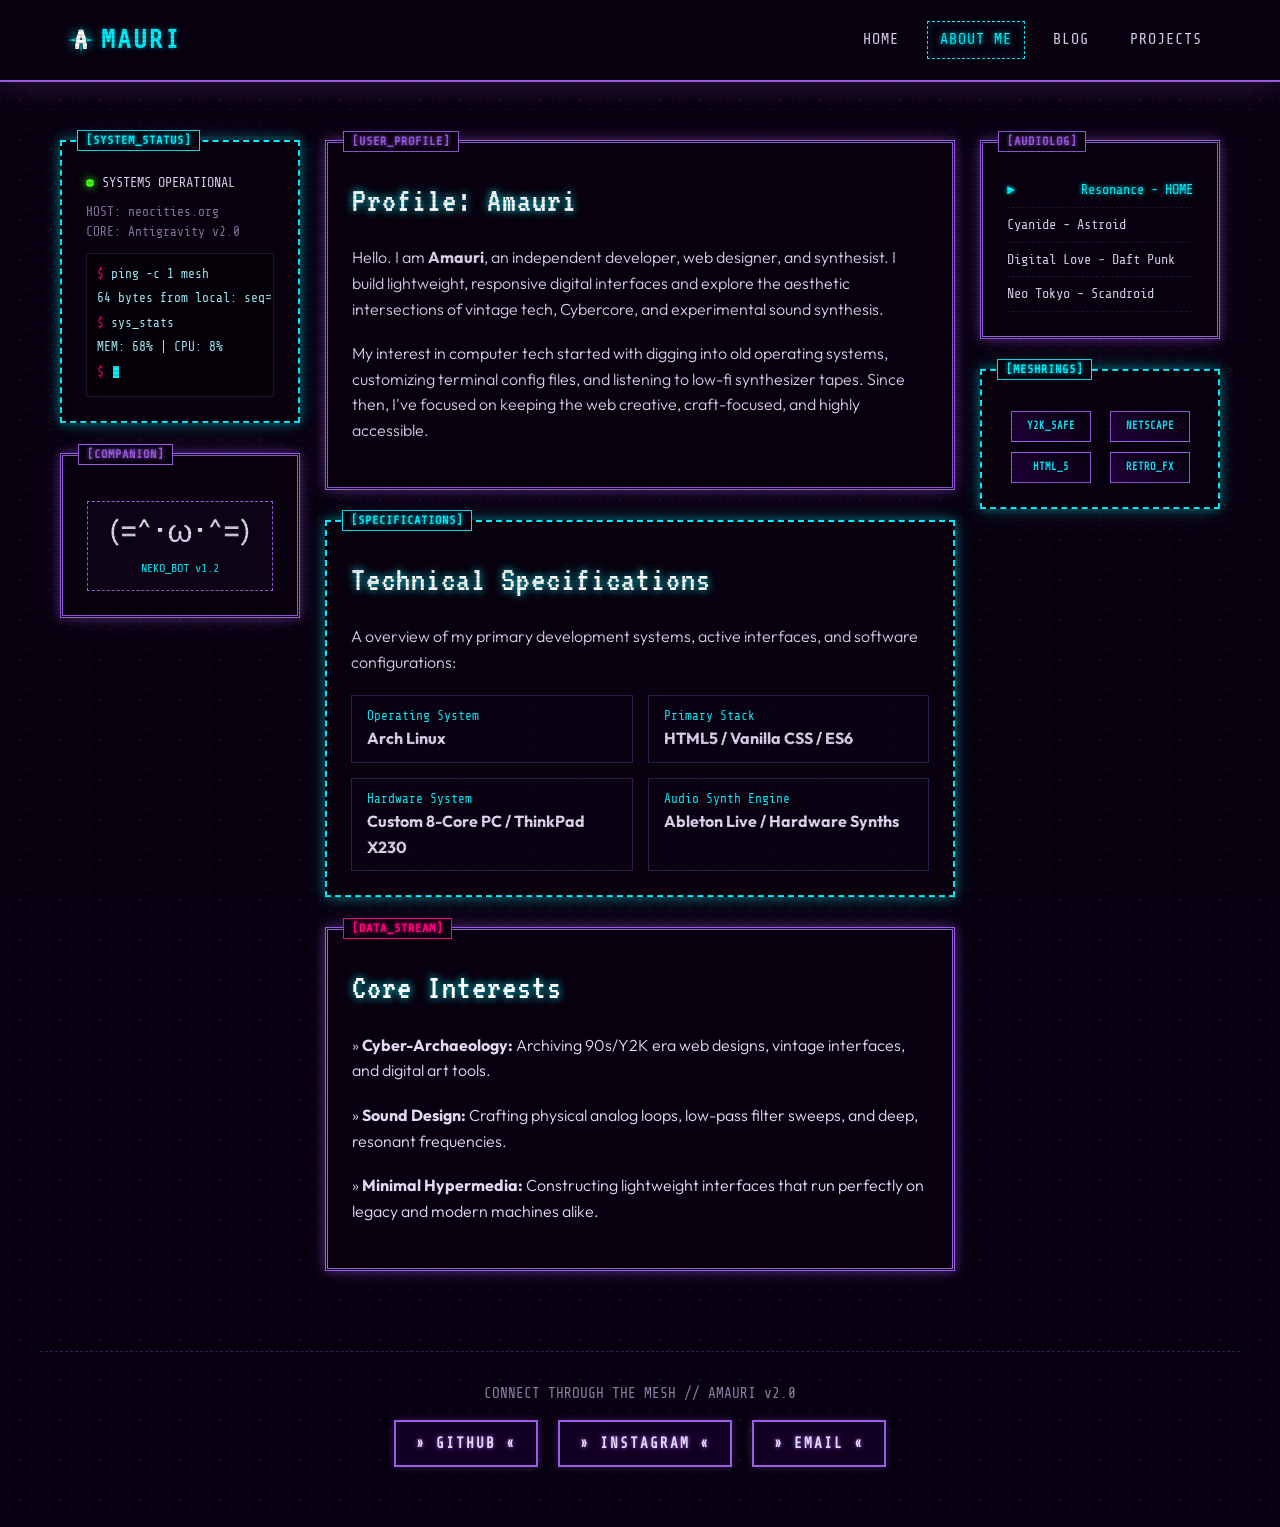
==== about.html @ 76f956ec "adding the main, about me, projects and blog section" ====
<!DOCTYPE html>
<html lang="en">
<head>
    <meta charset="UTF-8">
    <meta name="viewport" content="width=device-width, initial-scale=1.0">
    <meta name="description" content="About Amauri - Antigravity 2.0 Terminal">
    <title>AMAU // ABOUT</title>
    <link rel="stylesheet" href="style.css">
</head>
<body>

    <!-- Fixed Glassmorphism Header -->
    <header id="navbar">
        <div class="header-container">
            <div class="logo">
                <span class="logo-star-container">
                    <svg class="logo-star" viewBox="0 0 24 24">
                        <path d="M 12,2 Q 12,12 22,12 Q 12,12 12,22 Q 12,12 2,12 Q 12,12 12,2" fill="#00f5ff" />
                    </svg>
                    <span class="logo-a">A</span>
                </span>
                <span class="logo-rest">mauri</span>
            </div>
            <nav>
                <a href="index.html">Home</a>
                <a href="about.html" class="active">About Me</a>
                <a href="blog.html">Blog</a>
                <a href="projects.html">Projects</a>
            </nav>
        </div>
    </header>

    <!-- Main Desktop Layout (3-Column Grid) -->
    <div class="main-layout">
        
        <!-- Column 1 (Left Sidebar) -->
        <aside class="left-sidebar">
            <section class="content-box cyan-border-box dashed">
                <span class="box-label">[system_status]</span>
                <div class="status-indicator">
                    <div class="status-dot"></div>
                    <span>SYSTEMS OPERATIONAL</span>
                </div>
                <p style="font-family: var(--font-ui); font-size: 0.8rem; color: var(--text-muted); margin-bottom: 10px;">
                    HOST: neocities.org<br>
                    CORE: Antigravity v2.0
                </p>
                <div class="terminal-box">
                    <div class="terminal-line"><span class="terminal-prompt">ping -c 1 mesh</span></div>
                    <div class="terminal-line">64 bytes from local: seq=0</div>
                    <div class="terminal-line"><span class="terminal-prompt">sys_stats</span></div>
                    <div class="terminal-line">MEM: 68% | CPU: 8%</div>
                    <div class="terminal-line"><span class="terminal-prompt"></span><span class="cursor"></span></div>
                </div>
            </section>

            <section class="content-box purple-border-box">
                <span class="box-label">[companion]</span>
                <div class="pixel-box">
                    <div class="pixel-art-placeholder">(=^･ω･^=)</div>
                    <p style="font-family: var(--font-ui); font-size: 0.75rem; margin: 5px 0 0 0; color: var(--neon-cyan);">NEKO_BOT v1.2</p>
                </div>
            </section>
        </aside>

        <!-- Column 2 (Center Content) -->
        <main class="center-content">
            <section class="content-box purple-border-box">
                <span class="box-label">[user_profile]</span>
                <h2>Profile: Amauri</h2>
                <p>Hello. I am <strong>Amauri</strong>, an independent developer, web designer, and synthesist. I build lightweight, responsive digital interfaces and explore the aesthetic intersections of vintage tech, Cybercore, and experimental sound synthesis.</p>
                <p>My interest in computer tech started with digging into old operating systems, customizing terminal config files, and listening to low-fi synthesizer tapes. Since then, I've focused on keeping the web creative, craft-focused, and highly accessible.</p>
            </section>

            <section class="content-box cyan-border-box dashed">
                <span class="box-label">[specifications]</span>
                <h2>Technical Specifications</h2>
                <p>A overview of my primary development systems, active interfaces, and software configurations:</p>
                <div class="spec-list">
                    <div class="spec-item">
                        <span class="spec-label">Operating System</span>
                        <span class="spec-val">Arch Linux</span>
                    </div>
                    <div class="spec-item">
                        <span class="spec-label">Primary Stack</span>
                        <span class="spec-val">HTML5 / Vanilla CSS / ES6</span>
                    </div>
                    <div class="spec-item">
                        <span class="spec-label">Hardware System</span>
                        <span class="spec-val">Custom 8-Core PC / ThinkPad X230</span>
                    </div>
                    <div class="spec-item">
                        <span class="spec-label">Audio Synth Engine</span>
                        <span class="spec-val">Ableton Live / Hardware Synths</span>
                    </div>
                </div>
            </section>

            <section class="content-box pink-border-box">
                <span class="box-label">[data_stream]</span>
                <h2>Core Interests</h2>
                <p>» <strong>Cyber-Archaeology:</strong> Archiving 90s/Y2K era web designs, vintage interfaces, and digital art tools.</p>
                <p>» <strong>Sound Design:</strong> Crafting physical analog loops, low-pass filter sweeps, and deep, resonant frequencies.</p>
                <p>» <strong>Minimal Hypermedia:</strong> Constructing lightweight interfaces that run perfectly on legacy and modern machines alike.</p>
            </section>
        </main>

        <!-- Column 3 (Right Sidebar) -->
        <aside class="right-sidebar">
            <section class="content-box purple-border-box">
                <span class="box-label">[audiolog]</span>
                <div class="playlist-widget">
                    <div class="song-item playing">Resonance - HOME</div>
                    <div class="song-item">Cyanide - Astroid</div>
                    <div class="song-item">Digital Love - Daft Punk</div>
                    <div class="song-item">Neo Tokyo - Scandroid</div>
                </div>
            </section>

            <section class="content-box cyan-border-box dashed">
                <span class="box-label">[meshrings]</span>
                <div class="badge-grid">
                    <div class="badge-placeholder">Y2K_SAFE</div>
                    <div class="badge-placeholder">NETSCAPE</div>
                    <div class="badge-placeholder">HTML_5</div>
                    <div class="badge-placeholder">RETRO_FX</div>
                </div>
            </section>
        </aside>

    </div>

    <!-- Animated Retro Footer -->
    <footer>
        <div class="footer-text">CONNECT THROUGH THE MESH // AMAURI v2.0</div>
        <div class="footer-buttons">
            <a href="https://github.com" target="_blank" class="retro-footer-button">» GitHub «</a>
            <a href="https://instagram.com" target="_blank" class="retro-footer-button">» Instagram «</a>
            <a href="mailto:your-email@domain.com" class="retro-footer-button">» Email «</a>
        </div>
    </footer>

    <!-- Header Scroll Logic -->
    <script>
        let lastScrollTop = 0;
        const navbar = document.getElementById("navbar");
        
        window.addEventListener("scroll", () => {
            let scrollTop = window.pageYOffset || document.documentElement.scrollTop;
            if (scrollTop > lastScrollTop && scrollTop > 100) {
                // Scrolling down -> hide header
                navbar.classList.add("header-hidden");
            } else {
                // Scrolling up -> show header
                navbar.classList.remove("header-hidden");
            }
            lastScrollTop = scrollTop <= 0 ? 0 : scrollTop;
        });
    </script>
</body>
</html>
---- style.css ----
@import url('https://fonts.googleapis.com/css2?family=Share+Tech+Mono&family=VT323&family=Outfit:wght@300;400;600;700&display=swap');

/* Design Tokens & Custom Variables */
:root {
    --bg-base: #080010;
    --dark-purple: #120024;
    --primary-glow: #9b5de5;
    --neon-cyan: #00f5ff;
    --neon-pink: #ff007f;
    --text-main: #e2d9f3;
    --text-muted: #8d7ca2;
    --font-ui: 'Share Tech Mono', monospace;
    --font-heading: 'VT323', monospace;
    --font-body: 'Outfit', sans-serif;
    --glow-shadow-purple: 0 0 10px rgba(155, 93, 229, 0.4), 0 0 20px rgba(155, 93, 229, 0.2);
    --glow-shadow-cyan: 0 0 10px rgba(0, 245, 255, 0.4), 0 0 20px rgba(0, 245, 255, 0.2);
}

/* Custom Scrollbar */
::-webkit-scrollbar {
    width: 8px;
    height: 8px;
}

::-webkit-scrollbar-track {
    background: var(--bg-base);
}

::-webkit-scrollbar-thumb {
    background: var(--dark-purple);
    border: 2px solid var(--primary-glow);
    border-radius: 4px;
    box-shadow: 0 0 5px var(--primary-glow);
}

::-webkit-scrollbar-thumb:hover {
    border-color: var(--neon-cyan);
    box-shadow: 0 0 8px var(--neon-cyan);
}

/* Selection State */
::selection {
    background: var(--primary-glow);
    color: #fff;
    text-shadow: 0 0 5px #fff;
}

/* Global Reset & Base Setup */
* {
    box-sizing: border-box;
    margin: 0;
    padding: 0;
}

body {
    background-color: var(--bg-base);
    /* Intersecting micro-dot matrix pattern */
    background-image: 
        radial-gradient(rgba(0, 245, 255, 0.08) 1.5px, transparent 1.5px),
        radial-gradient(rgba(155, 93, 229, 0.12) 1.5px, transparent 1.5px);
    background-size: 20px 20px;
    background-position: 0 0, 10px 10px;
    color: var(--text-main);
    font-family: var(--font-body);
    font-size: 16px;
    line-height: 1.6;
    padding-top: 110px; /* Space for the large fixed header */
    overflow-x: hidden;
}

/* Scanline Effect Overlay */
body::after {
    content: " ";
    display: block;
    position: fixed;
    top: 0;
    left: 0;
    bottom: 0;
    right: 0;
    background: linear-gradient(rgba(18, 16, 16, 0) 50%, rgba(0, 0, 0, 0.25) 50%), linear-gradient(90deg, rgba(255, 0, 0, 0.06), rgba(0, 255, 0, 0.02), rgba(0, 0, 255, 0.06));
    z-index: 99999;
    background-size: 100% 4px, 6px 100%;
    pointer-events: none;
    opacity: 0.45;
}

/* Typography & Headings */
h1, h2, h3, h4, h5, h6 {
    font-family: var(--font-heading);
    letter-spacing: 1px;
    font-weight: normal;
    color: #fff;
    margin-bottom: 1rem;
}

h1 { font-size: 3rem; text-shadow: 0 0 10px var(--primary-glow); }
h2 { font-size: 2.2rem; text-shadow: 0 0 8px var(--neon-cyan); }
h3 { font-size: 1.8rem; text-shadow: 0 0 6px var(--primary-glow); }
p { margin-bottom: 1.2rem; font-weight: 300; }

a {
    color: var(--neon-cyan);
    text-decoration: none;
    transition: all 0.2s ease;
}

a:hover {
    color: var(--primary-glow);
    text-shadow: 0 0 5px var(--primary-glow);
}

/* Fixed Glassmorphism Header */
header {
    position: fixed;
    top: 0;
    left: 0;
    width: 100%;
    background: rgba(8, 0, 16, 0.85);
    backdrop-filter: blur(12px);
    -webkit-backdrop-filter: blur(12px);
    border-bottom: 2px solid var(--primary-glow);
    box-shadow: 0 4px 30px rgba(155, 93, 229, 0.25);
    z-index: 1000;
    transition: transform 0.4s cubic-bezier(0.16, 1, 0.3, 1);
}

header.header-hidden {
    transform: translateY(-100%);
}

.header-container {
    max-width: 1200px;
    margin: 0 auto;
    display: flex;
    justify-content: space-between;
    align-items: center;
    padding: 15px 25px;
    min-height: 80px;
}

/* Stylized Logo with Star "A" */
.logo {
    display: flex;
    align-items: center;
    font-family: var(--font-ui);
    font-size: 1.6rem;
    font-weight: bold;
    color: #fff;
    letter-spacing: 2px;
    text-transform: uppercase;
}

.logo-star-container {
    position: relative;
    display: inline-flex;
    align-items: center;
    justify-content: center;
    width: 32px;
    height: 32px;
    margin-right: 2px;
}

.logo-star {
    position: absolute;
    width: 34px;
    height: 34px;
    z-index: 1;
    filter: drop-shadow(0 0 6px var(--neon-cyan));
    animation: star-spin 8s linear infinite;
}

.logo-a {
    position: relative;
    z-index: 2;
    color: #fff;
    font-family: var(--font-heading);
    font-size: 2rem;
    line-height: 1;
    margin-top: -2px;
    text-shadow: 0 0 4px #000;
}

.logo-rest {
    color: var(--neon-cyan);
    text-shadow: 0 0 5px rgba(0, 245, 255, 0.5);
    margin-left: 2px;
}

@keyframes star-spin {
    0% { transform: rotate(0deg) scale(1); }
    50% { transform: rotate(180deg) scale(1.1); }
    100% { transform: rotate(360deg) scale(1); }
}

/* Navigation Menu */
nav {
    display: flex;
    gap: 15px;
}

nav a {
    font-family: var(--font-ui);
    font-size: 0.95rem;
    color: var(--text-main);
    text-transform: uppercase;
    letter-spacing: 1px;
    padding: 6px 12px;
    border: 1px solid transparent;
    position: relative;
}

nav a.active {
    color: var(--neon-cyan);
    border: 1px dashed var(--neon-cyan);
    box-shadow: inset 0 0 8px rgba(0, 245, 255, 0.15);
    text-shadow: 0 0 5px var(--neon-cyan);
}

nav a:hover {
    color: var(--neon-cyan);
    border: 1px dashed var(--neon-cyan);
    text-shadow: 0 0 8px var(--neon-cyan);
}

/* 3-Column Grid Layout */
.main-layout {
    display: grid;
    grid-template-columns: 240px 1fr 240px;
    gap: 25px;
    max-width: 1200px;
    margin: 30px auto;
    padding: 0 20px;
}

/* Content Boxes (Retro Outlines & Absolute Labels) */
.content-box {
    position: relative;
    background: rgba(8, 0, 16, 0.8);
    border: 3px double var(--primary-glow);
    box-shadow: var(--glow-shadow-purple);
    padding: 30px 24px 24px 24px;
    margin-bottom: 30px;
}

.content-box.dashed {
    border: 2px dashed var(--neon-cyan);
    box-shadow: var(--glow-shadow-cyan);
}

.content-box.pink-border {
    border: 2px dashed var(--neon-pink);
    box-shadow: 0 0 10px rgba(255, 0, 127, 0.4);
}

.box-label {
    position: absolute;
    top: -12px;
    left: 15px;
    background: var(--bg-base);
    padding: 0 8px;
    font-family: var(--font-ui);
    font-size: 0.75rem;
    font-weight: bold;
    letter-spacing: 1px;
    text-transform: uppercase;
}

.purple-border-box .box-label {
    color: var(--primary-glow);
    border: 1px solid var(--primary-glow);
    text-shadow: 0 0 4px var(--primary-glow);
}

.cyan-border-box .box-label {
    color: var(--neon-cyan);
    border: 1px solid var(--neon-cyan);
    text-shadow: 0 0 4px var(--neon-cyan);
}

.pink-border-box .box-label {
    color: var(--neon-pink);
    border: 1px solid var(--neon-pink);
    text-shadow: 0 0 4px var(--neon-pink);
}

/* Left & Right Sidebars */
aside {
    display: flex;
    flex-direction: column;
}

/* Sidebar Widgets */
.status-indicator {
    display: flex;
    align-items: center;
    gap: 8px;
    font-family: var(--font-ui);
    font-size: 0.85rem;
    margin-bottom: 8px;
}

.status-dot {
    width: 8px;
    height: 8px;
    background-color: #39ff14;
    border-radius: 50%;
    box-shadow: 0 0 8px #39ff14;
    animation: pulse-green 2s infinite;
}

@keyframes pulse-green {
    0% { transform: scale(1); box-shadow: 0 0 4px #39ff14; }
    50% { transform: scale(1.2); box-shadow: 0 0 12px #39ff14; }
    100% { transform: scale(1); box-shadow: 0 0 4px #39ff14; }
}

.terminal-box {
    background: #040008;
    border: 1px solid #221235;
    padding: 10px;
    font-family: var(--font-ui);
    font-size: 0.8rem;
    color: #a5f3fc;
    margin-top: 10px;
    overflow-x: auto;
}

.terminal-line {
    margin-bottom: 4px;
    white-space: nowrap;
}

.terminal-prompt::before {
    content: "$ ";
    color: var(--neon-pink);
}

.cursor {
    display: inline-block;
    width: 6px;
    height: 12px;
    background: var(--neon-cyan);
    animation: blink 1s step-end infinite;
    vertical-align: middle;
    margin-left: 2px;
}

@keyframes blink {
    50% { opacity: 0; }
}

/* Pixel Art & Cat Anim Box */
.pixel-box {
    border: 1px dashed var(--primary-glow);
    padding: 12px;
    text-align: center;
    background: #0d0417;
    margin-top: 15px;
}

.pixel-art-placeholder {
    font-size: 2rem;
    line-height: 1;
    margin-bottom: 8px;
    animation: bounce 2s infinite ease-in-out;
    display: inline-block;
}

@keyframes bounce {
    0%, 100% { transform: translateY(0); }
    50% { transform: translateY(-6px); }
}

/* Playlist / Audio Log Widget */
.playlist-widget {
    font-family: var(--font-ui);
    font-size: 0.85rem;
}

.song-item {
    display: flex;
    justify-content: space-between;
    padding: 6px 0;
    border-bottom: 1px dashed rgba(155, 93, 229, 0.2);
}

.song-item.playing {
    color: var(--neon-cyan);
    text-shadow: 0 0 4px var(--neon-cyan);
}

.song-item.playing::before {
    content: "► ";
}

/* Badge Webrings Box */
.badge-grid {
    display: grid;
    grid-template-columns: repeat(auto-fill, minmax(80px, 1fr));
    gap: 10px;
    justify-items: center;
    margin-top: 10px;
}

.badge-placeholder {
    width: 80px;
    height: 31px;
    background: linear-gradient(45deg, #1f003a, #080010);
    border: 1px solid var(--primary-glow);
    color: var(--neon-cyan);
    font-family: var(--font-ui);
    font-size: 0.65rem;
    font-weight: bold;
    display: flex;
    align-items: center;
    justify-content: center;
    text-align: center;
    text-transform: uppercase;
    transition: all 0.2s ease;
    cursor: pointer;
}

.badge-placeholder:hover {
    border-color: var(--neon-cyan);
    box-shadow: 0 0 8px var(--neon-cyan);
    transform: scale(1.05);
}

/* Main Section Details */
.hero-sec {
    text-align: center;
    padding: 20px 0;
}

.hero-subtitle {
    font-family: var(--font-ui);
    color: var(--neon-cyan);
    font-size: 1.1rem;
    letter-spacing: 2px;
    margin-top: -5px;
    margin-bottom: 20px;
}

/* Project Cards Grid */
.projects-grid {
    display: grid;
    grid-template-columns: 1fr 1fr;
    gap: 20px;
    margin-top: 20px;
}

@media (max-width: 900px) {
    .projects-grid {
        grid-template-columns: 1fr;
    }
}

.project-card {
    background: rgba(18, 0, 36, 0.4);
    border: 1px solid var(--primary-glow);
    padding: 15px;
    transition: all 0.3s ease;
}

.project-card:hover {
    border-color: var(--neon-cyan);
    box-shadow: 0 0 12px rgba(0, 245, 255, 0.3);
    transform: translateY(-2px);
}

.project-title {
    font-family: var(--font-heading);
    font-size: 1.6rem;
    color: #fff;
    margin-bottom: 5px;
}

.project-tags {
    font-family: var(--font-ui);
    font-size: 0.75rem;
    color: var(--neon-cyan);
    margin-bottom: 10px;
    display: flex;
    gap: 8px;
}

.project-tag {
    background: rgba(0, 245, 255, 0.1);
    padding: 2px 6px;
    border: 1px solid rgba(0, 245, 255, 0.2);
}

/* Blog List */
.blog-list {
    display: flex;
    flex-direction: column;
    gap: 20px;
}

.blog-post-item {
    border-bottom: 1px dashed rgba(155, 93, 229, 0.3);
    padding-bottom: 20px;
}

.blog-post-item:last-child {
    border-bottom: none;
    padding-bottom: 0;
}

.blog-meta {
    font-family: var(--font-ui);
    font-size: 0.8rem;
    color: var(--text-muted);
    margin-bottom: 5px;
    display: flex;
    gap: 15px;
}

.blog-title-link {
    font-family: var(--font-heading);
    font-size: 1.8rem;
    color: #fff;
    transition: all 0.2s ease;
}

.blog-title-link:hover {
    color: var(--neon-cyan);
    text-shadow: 0 0 6px var(--neon-cyan);
}

/* Custom styled about sections */
.spec-list {
    display: grid;
    grid-template-columns: repeat(2, 1fr);
    gap: 15px;
    margin-top: 15px;
}

@media (max-width: 600px) {
    .spec-list {
        grid-template-columns: 1fr;
    }
}

.spec-item {
    background: rgba(13, 4, 23, 0.6);
    border: 1px solid rgba(155, 93, 229, 0.3);
    padding: 10px 15px;
}

.spec-label {
    font-family: var(--font-ui);
    font-size: 0.8rem;
    color: var(--neon-cyan);
    display: block;
}

.spec-val {
    font-weight: bold;
    color: var(--text-main);
}

/* Animated Retro Footer */
footer {
    max-width: 1200px;
    margin: 50px auto 40px auto;
    text-align: center;
    border-top: 1px dashed rgba(155, 93, 229, 0.3);
    padding-top: 30px;
    padding-bottom: 20px;
}

.footer-text {
    font-family: var(--font-ui);
    font-size: 0.9rem;
    color: var(--text-muted);
    margin-bottom: 15px;
}

.footer-buttons {
    display: flex;
    justify-content: center;
    gap: 20px;
    flex-wrap: wrap;
}

.retro-footer-button {
    display: inline-flex;
    align-items: center;
    padding: 10px 20px;
    background: #120024;
    border: 2px solid var(--primary-glow);
    color: var(--text-main);
    font-family: var(--font-ui);
    font-size: 0.9rem;
    text-shadow: 0 0 4px var(--primary-glow);
    box-shadow: 0 0 8px rgba(155, 93, 229, 0.3);
    text-decoration: none;
    font-weight: bold;
    text-transform: uppercase;
    letter-spacing: 2px;
    position: relative;
    overflow: hidden;
    transition: all 0.2s ease;
}

.retro-footer-button::before {
    content: '';
    position: absolute;
    top: 0;
    left: -100%;
    width: 100%;
    height: 100%;
    background: linear-gradient(
        90deg,
        transparent,
        rgba(0, 245, 255, 0.4),
        transparent
    );
    transition: 0.5s;
}

.retro-footer-button:hover::before {
    left: 100%;
}

.retro-footer-button:hover {
    color: var(--neon-cyan);
    border-color: var(--neon-cyan);
    text-shadow: 0 0 8px var(--neon-cyan);
    box-shadow: 0 0 15px rgba(0, 245, 255, 0.6);
    animation: retro-jitter 0.15s infinite;
}

@keyframes retro-jitter {
    0% { transform: translate(0, 0); }
    20% { transform: translate(-1px, 1.5px); }
    40% { transform: translate(1.5px, -0.5px); }
    60% { transform: translate(-0.5px, -1px); }
    80% { transform: translate(1.2px, 1.2px); }
    100% { transform: translate(0, 0); }
}

/* Responsive Rules for Mobile/Tablet (< 768px) */
@media (max-width: 768px) {
    body {
        padding-top: 130px; /* More space for wrapped mobile header */
    }

    .header-container {
        flex-direction: column;
        padding: 15px;
        gap: 15px;
    }

    nav {
        flex-wrap: wrap;
        justify-content: center;
        gap: 8px;
    }

    nav a {
        font-size: 0.85rem;
        padding: 4px 8px;
    }

    .main-layout {
        grid-template-columns: 1fr;
        gap: 20px;
    }

    /* Change columns order so main content goes on top on mobile */
    .left-sidebar {
        order: 2;
    }

    .center-content {
        order: 1;
    }

    .right-sidebar {
        order: 3;
    }

    .retro-footer-button {
        width: 100%;
        max-width: 250px;
        justify-content: center;
    }
}
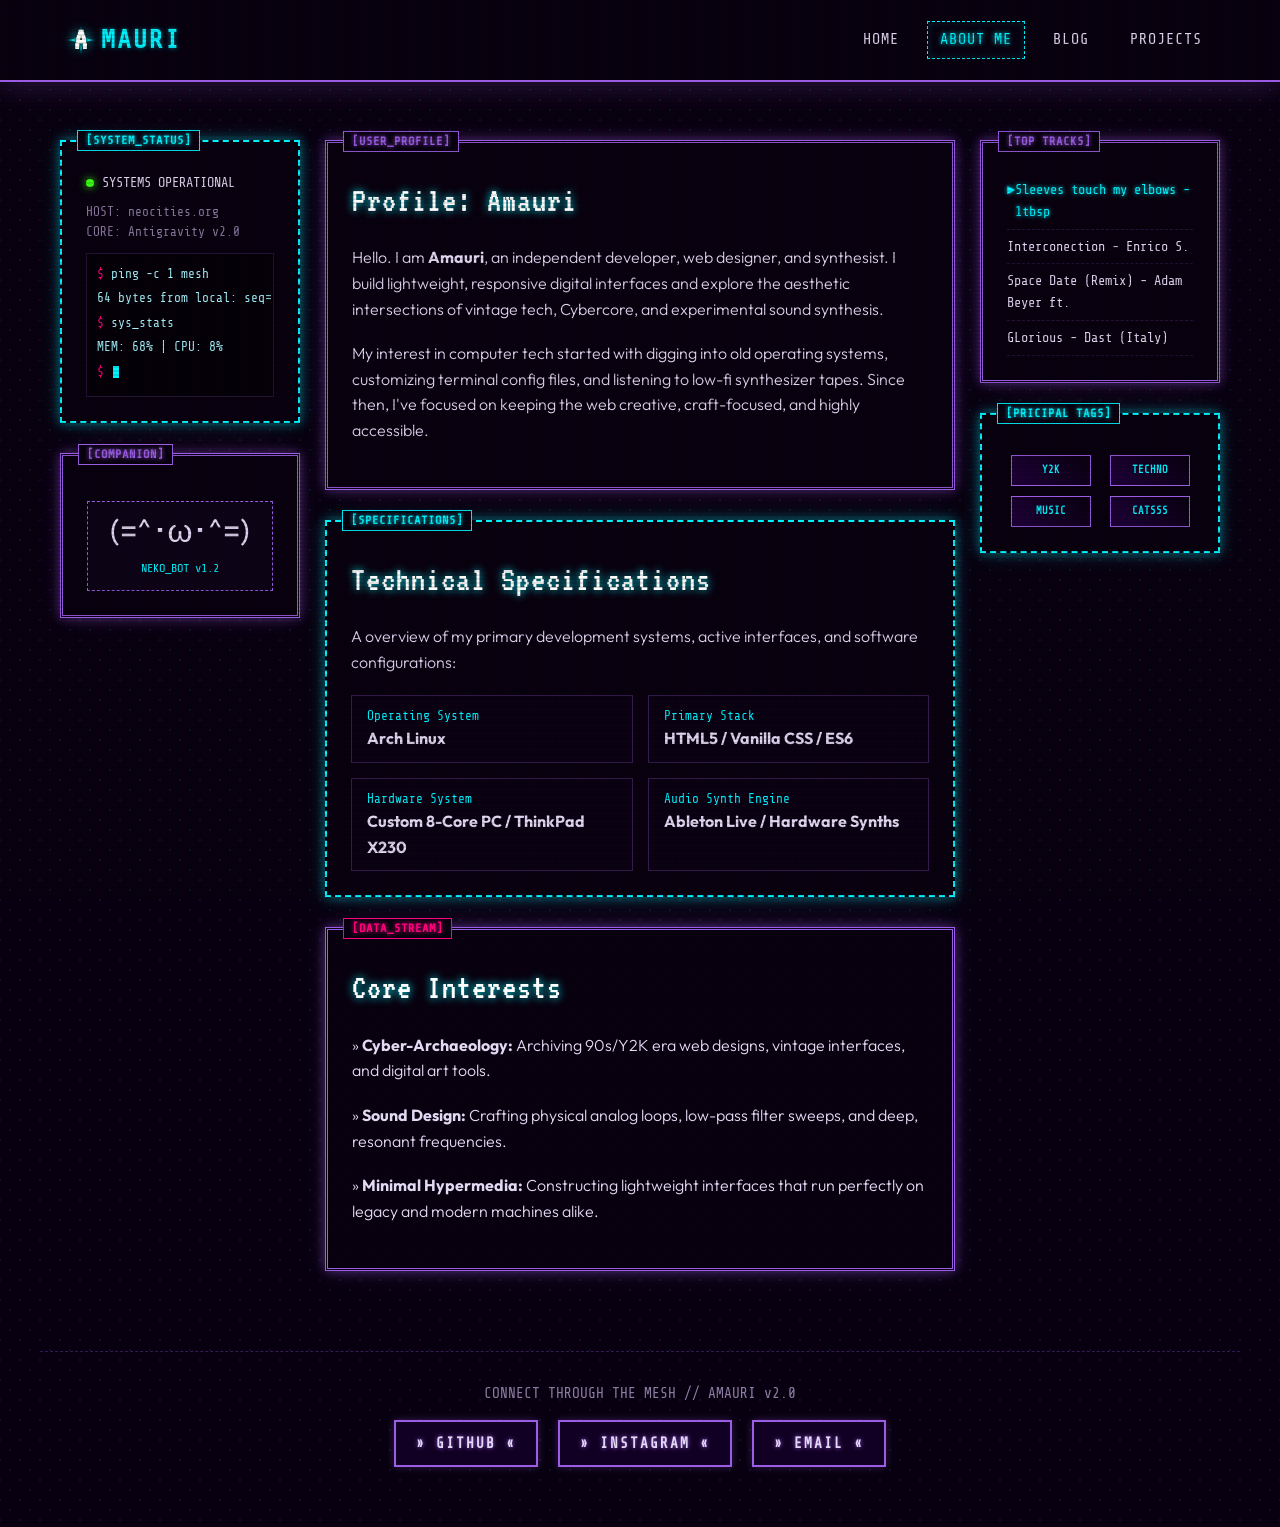
==== commit 6646c9b9: "feat: added custom star favicon" ====
--- a/about.html
+++ b/about.html
@@ -1,12 +1,15 @@
 <!DOCTYPE html>
 <html lang="en">
+
 <head>
     <meta charset="UTF-8">
     <meta name="viewport" content="width=device-width, initial-scale=1.0">
     <meta name="description" content="About Amauri - Antigravity 2.0 Terminal">
     <title>AMAU // ABOUT</title>
     <link rel="stylesheet" href="style.css">
+    <link rel="icon" type="image/png" href="favicon.png">
 </head>
+
 <body>
 
     <!-- Fixed Glassmorphism Header -->
@@ -32,7 +35,7 @@
 
     <!-- Main Desktop Layout (3-Column Grid) -->
     <div class="main-layout">
-        
+
         <!-- Column 1 (Left Sidebar) -->
         <aside class="left-sidebar">
             <section class="content-box cyan-border-box dashed">
@@ -41,7 +44,8 @@
                     <div class="status-dot"></div>
                     <span>SYSTEMS OPERATIONAL</span>
                 </div>
-                <p style="font-family: var(--font-ui); font-size: 0.8rem; color: var(--text-muted); margin-bottom: 10px;">
+                <p
+                    style="font-family: var(--font-ui); font-size: 0.8rem; color: var(--text-muted); margin-bottom: 10px;">
                     HOST: neocities.org<br>
                     CORE: Antigravity v2.0
                 </p>
@@ -58,7 +62,9 @@
                 <span class="box-label">[companion]</span>
                 <div class="pixel-box">
                     <div class="pixel-art-placeholder">(=^･ω･^=)</div>
-                    <p style="font-family: var(--font-ui); font-size: 0.75rem; margin: 5px 0 0 0; color: var(--neon-cyan);">NEKO_BOT v1.2</p>
+                    <p
+                        style="font-family: var(--font-ui); font-size: 0.75rem; margin: 5px 0 0 0; color: var(--neon-cyan);">
+                        NEKO_BOT v1.2</p>
                 </div>
             </section>
         </aside>
@@ -68,8 +74,12 @@
             <section class="content-box purple-border-box">
                 <span class="box-label">[user_profile]</span>
                 <h2>Profile: Amauri</h2>
-                <p>Hello. I am <strong>Amauri</strong>, an independent developer, web designer, and synthesist. I build lightweight, responsive digital interfaces and explore the aesthetic intersections of vintage tech, Cybercore, and experimental sound synthesis.</p>
-                <p>My interest in computer tech started with digging into old operating systems, customizing terminal config files, and listening to low-fi synthesizer tapes. Since then, I've focused on keeping the web creative, craft-focused, and highly accessible.</p>
+                <p>Hello. I am <strong>Amauri</strong>, an independent developer, web designer, and synthesist. I build
+                    lightweight, responsive digital interfaces and explore the aesthetic intersections of vintage tech,
+                    Cybercore, and experimental sound synthesis.</p>
+                <p>My interest in computer tech started with digging into old operating systems, customizing terminal
+                    config files, and listening to low-fi synthesizer tapes. Since then, I've focused on keeping the web
+                    creative, craft-focused, and highly accessible.</p>
             </section>
 
             <section class="content-box cyan-border-box dashed">
@@ -99,31 +109,34 @@
             <section class="content-box pink-border-box">
                 <span class="box-label">[data_stream]</span>
                 <h2>Core Interests</h2>
-                <p>» <strong>Cyber-Archaeology:</strong> Archiving 90s/Y2K era web designs, vintage interfaces, and digital art tools.</p>
-                <p>» <strong>Sound Design:</strong> Crafting physical analog loops, low-pass filter sweeps, and deep, resonant frequencies.</p>
-                <p>» <strong>Minimal Hypermedia:</strong> Constructing lightweight interfaces that run perfectly on legacy and modern machines alike.</p>
+                <p>» <strong>Cyber-Archaeology:</strong> Archiving 90s/Y2K era web designs, vintage interfaces, and
+                    digital art tools.</p>
+                <p>» <strong>Sound Design:</strong> Crafting physical analog loops, low-pass filter sweeps, and deep,
+                    resonant frequencies.</p>
+                <p>» <strong>Minimal Hypermedia:</strong> Constructing lightweight interfaces that run perfectly on
+                    legacy and modern machines alike.</p>
             </section>
         </main>
 
         <!-- Column 3 (Right Sidebar) -->
         <aside class="right-sidebar">
             <section class="content-box purple-border-box">
-                <span class="box-label">[audiolog]</span>
+                <span class="box-label">[Top tracks]</span>
                 <div class="playlist-widget">
-                    <div class="song-item playing">Resonance - HOME</div>
-                    <div class="song-item">Cyanide - Astroid</div>
-                    <div class="song-item">Digital Love - Daft Punk</div>
-                    <div class="song-item">Neo Tokyo - Scandroid</div>
+                    <div class="song-item playing"> Sleeves touch my elbows - 1tbsp</div>
+                    <div class="song-item">Interconection - Enrico S.</div>
+                    <div class="song-item">Space Date (Remix) - Adam Beyer ft.</div>
+                    <div class="song-item">GLorious - Dast (Italy)</div>
                 </div>
             </section>
 
             <section class="content-box cyan-border-box dashed">
-                <span class="box-label">[meshrings]</span>
+                <span class="box-label">[Pricipal Tags]</span>
                 <div class="badge-grid">
-                    <div class="badge-placeholder">Y2K_SAFE</div>
-                    <div class="badge-placeholder">NETSCAPE</div>
-                    <div class="badge-placeholder">HTML_5</div>
-                    <div class="badge-placeholder">RETRO_FX</div>
+                    <div class="badge-placeholder">Y2K</div>
+                    <div class="badge-placeholder">TECHNO</div>
+                    <div class="badge-placeholder">MUSIC</div>
+                    <div class="badge-placeholder">CATSSS</div>
                 </div>
             </section>
         </aside>
@@ -134,9 +147,9 @@
     <footer>
         <div class="footer-text">CONNECT THROUGH THE MESH // AMAURI v2.0</div>
         <div class="footer-buttons">
-            <a href="https://github.com" target="_blank" class="retro-footer-button">» GitHub «</a>
-            <a href="https://instagram.com" target="_blank" class="retro-footer-button">» Instagram «</a>
-            <a href="mailto:your-email@domain.com" class="retro-footer-button">» Email «</a>
+            <a href="https://github.com/amaauuuri" target="_blank" class="retro-footer-button">» GitHub «</a>
+            <a href="https://www.instagram.com/amaauuuri/" target="_blank" class="retro-footer-button">» Instagram «</a>
+            <a href="mailto:amaauuuri@gmail.com" class="retro-footer-button">» Email «</a>
         </div>
     </footer>
 
@@ -144,7 +157,7 @@
     <script>
         let lastScrollTop = 0;
         const navbar = document.getElementById("navbar");
-        
+
         window.addEventListener("scroll", () => {
             let scrollTop = window.pageYOffset || document.documentElement.scrollTop;
             if (scrollTop > lastScrollTop && scrollTop > 100) {
@@ -158,4 +171,5 @@
         });
     </script>
 </body>
-</html>
+
+</html>
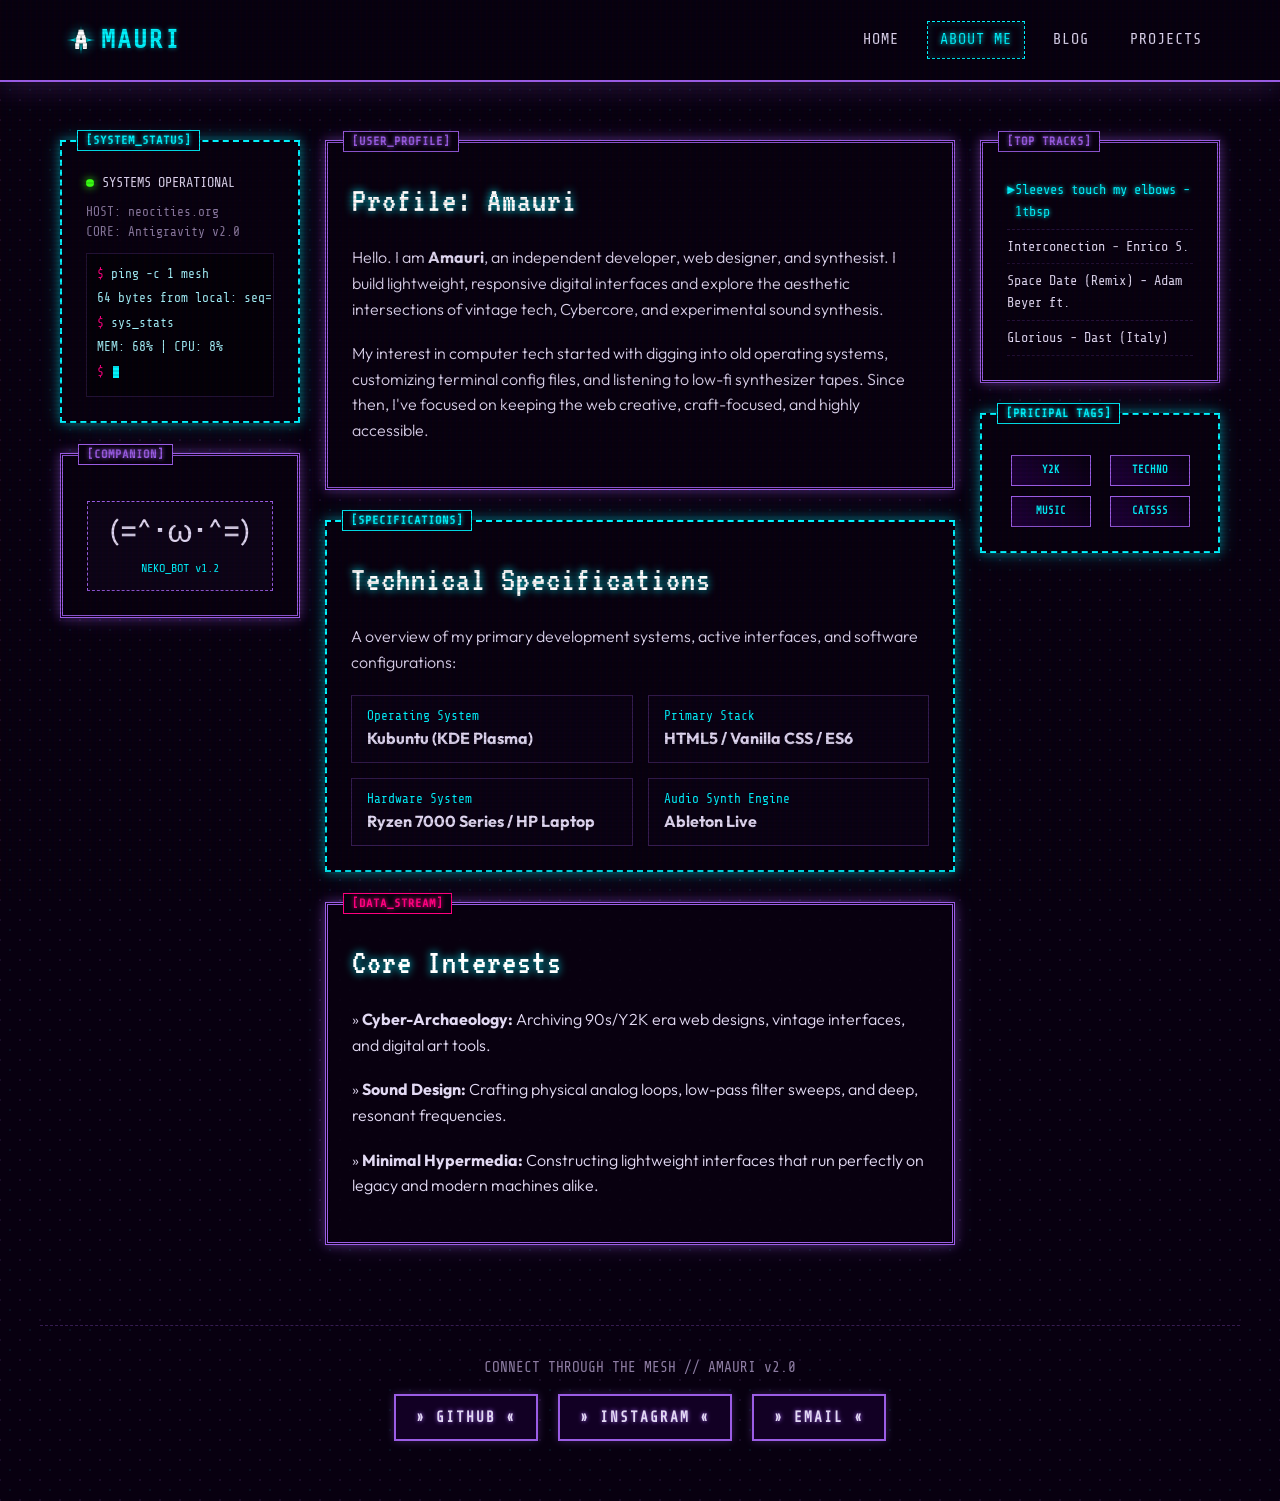
==== commit 05b79d13: "Updating the about page" ====
--- a/about.html
+++ b/about.html
@@ -89,7 +89,7 @@
                 <div class="spec-list">
                     <div class="spec-item">
                         <span class="spec-label">Operating System</span>
-                        <span class="spec-val">Arch Linux</span>
+                        <span class="spec-val">Kubuntu (KDE Plasma)</span>
                     </div>
                     <div class="spec-item">
                         <span class="spec-label">Primary Stack</span>
@@ -97,11 +97,11 @@
                     </div>
                     <div class="spec-item">
                         <span class="spec-label">Hardware System</span>
-                        <span class="spec-val">Custom 8-Core PC / ThinkPad X230</span>
+                        <span class="spec-val">Ryzen 7000 Series / HP Laptop</span>
                     </div>
                     <div class="spec-item">
                         <span class="spec-label">Audio Synth Engine</span>
-                        <span class="spec-val">Ableton Live / Hardware Synths</span>
+                        <span class="spec-val">Ableton Live </span>
                     </div>
                 </div>
             </section>
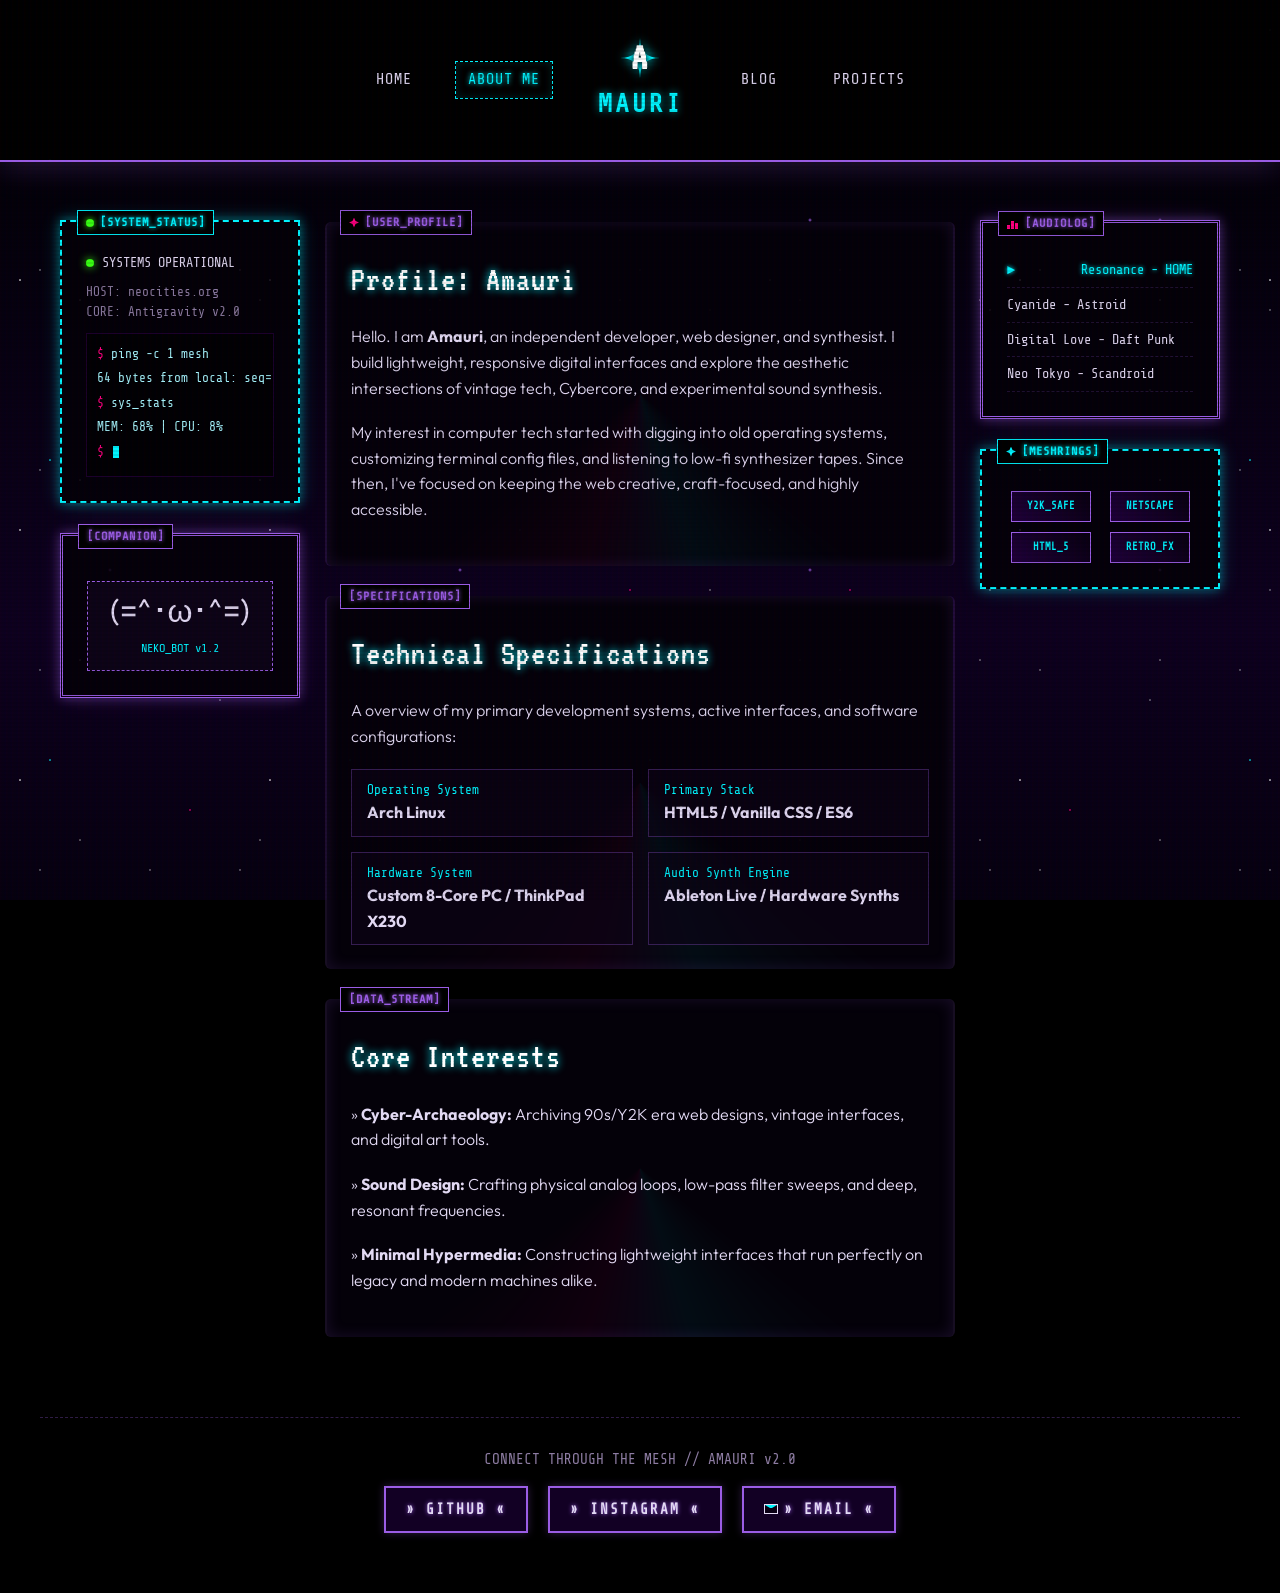
==== commit 02a6ec64: "changes" ====
--- a/about.html
+++ b/about.html
@@ -7,14 +7,17 @@
     <meta name="description" content="About Amauri - Antigravity 2.0 Terminal">
     <title>AMAU // ABOUT</title>
     <link rel="stylesheet" href="style.css">
-    <link rel="icon" type="image/png" href="favicon.png">
 </head>
 
 <body>
 
-    <!-- Fixed Glassmorphism Header -->
+    <!-- Double-Sized Symmetrical Header -->
     <header id="navbar">
         <div class="header-container">
+            <nav class="nav-group-left">
+                <a href="index.html">Home</a>
+                <a href="about.html" class="active">About Me</a>
+            </nav>
             <div class="logo">
                 <span class="logo-star-container">
                     <svg class="logo-star" viewBox="0 0 24 24">
@@ -24,9 +27,7 @@
                 </span>
                 <span class="logo-rest">mauri</span>
             </div>
-            <nav>
-                <a href="index.html">Home</a>
-                <a href="about.html" class="active">About Me</a>
+            <nav class="nav-group-right">
                 <a href="blog.html">Blog</a>
                 <a href="projects.html">Projects</a>
             </nav>
@@ -71,72 +72,84 @@
 
         <!-- Column 2 (Center Content) -->
         <main class="center-content">
-            <section class="content-box purple-border-box">
-                <span class="box-label">[user_profile]</span>
-                <h2>Profile: Amauri</h2>
-                <p>Hello. I am <strong>Amauri</strong>, an independent developer, web designer, and synthesist. I build
-                    lightweight, responsive digital interfaces and explore the aesthetic intersections of vintage tech,
-                    Cybercore, and experimental sound synthesis.</p>
-                <p>My interest in computer tech started with digging into old operating systems, customizing terminal
-                    config files, and listening to low-fi synthesizer tapes. Since then, I've focused on keeping the web
-                    creative, craft-focused, and highly accessible.</p>
-            </section>
-
-            <section class="content-box cyan-border-box dashed">
-                <span class="box-label">[specifications]</span>
-                <h2>Technical Specifications</h2>
-                <p>A overview of my primary development systems, active interfaces, and software configurations:</p>
-                <div class="spec-list">
-                    <div class="spec-item">
-                        <span class="spec-label">Operating System</span>
-                        <span class="spec-val">Kubuntu (KDE Plasma)</span>
+            <!-- Premium Moving Glow Border Box -->
+            <div class="glowing-box">
+                <div class="glowing-box-border"></div>
+                <div class="glowing-box-content">
+                    <span class="box-label">[user_profile]</span>
+                    <h2>Profile: Amauri</h2>
+                    <p>Hello. I am <strong>Amauri</strong>, an independent developer, web designer, and synthesist. I
+                        build lightweight, responsive digital interfaces and explore the aesthetic intersections of
+                        vintage tech, Cybercore, and experimental sound synthesis.</p>
+                    <p>My interest in computer tech started with digging into old operating systems, customizing
+                        terminal config files, and listening to low-fi synthesizer tapes. Since then, I've focused on
+                        keeping the web creative, craft-focused, and highly accessible.</p>
+                </div>
+            </div>
+
+            <!-- Premium Moving Glow Border Box -->
+            <div class="glowing-box">
+                <div class="glowing-box-border"></div>
+                <div class="glowing-box-content">
+                    <span class="box-label">[specifications]</span>
+                    <h2>Technical Specifications</h2>
+                    <p>A overview of my primary development systems, active interfaces, and software configurations:</p>
+                    <div class="spec-list">
+                        <div class="spec-item">
+                            <span class="spec-label">Operating System</span>
+                            <span class="spec-val">Arch Linux</span>
+                        </div>
+                        <div class="spec-item">
+                            <span class="spec-label">Primary Stack</span>
+                            <span class="spec-val">HTML5 / Vanilla CSS / ES6</span>
+                        </div>
+                        <div class="spec-item">
+                            <span class="spec-label">Hardware System</span>
+                            <span class="spec-val">Custom 8-Core PC / ThinkPad X230</span>
+                        </div>
+                        <div class="spec-item">
+                            <span class="spec-label">Audio Synth Engine</span>
+                            <span class="spec-val">Ableton Live / Hardware Synths</span>
+                        </div>
                     </div>
-                    <div class="spec-item">
-                        <span class="spec-label">Primary Stack</span>
-                        <span class="spec-val">HTML5 / Vanilla CSS / ES6</span>
-                    </div>
-                    <div class="spec-item">
-                        <span class="spec-label">Hardware System</span>
-                        <span class="spec-val">Ryzen 7000 Series / HP Laptop</span>
-                    </div>
-                    <div class="spec-item">
-                        <span class="spec-label">Audio Synth Engine</span>
-                        <span class="spec-val">Ableton Live </span>
-                    </div>
-                </div>
-            </section>
-
-            <section class="content-box pink-border-box">
-                <span class="box-label">[data_stream]</span>
-                <h2>Core Interests</h2>
-                <p>» <strong>Cyber-Archaeology:</strong> Archiving 90s/Y2K era web designs, vintage interfaces, and
-                    digital art tools.</p>
-                <p>» <strong>Sound Design:</strong> Crafting physical analog loops, low-pass filter sweeps, and deep,
-                    resonant frequencies.</p>
-                <p>» <strong>Minimal Hypermedia:</strong> Constructing lightweight interfaces that run perfectly on
-                    legacy and modern machines alike.</p>
-            </section>
+                </div>
+            </div>
+
+            <!-- Premium Moving Glow Border Box -->
+            <div class="glowing-box">
+                <div class="glowing-box-border"></div>
+                <div class="glowing-box-content">
+                    <span class="box-label">[data_stream]</span>
+                    <h2>Core Interests</h2>
+                    <p>» <strong>Cyber-Archaeology:</strong> Archiving 90s/Y2K era web designs, vintage interfaces, and
+                        digital art tools.</p>
+                    <p>» <strong>Sound Design:</strong> Crafting physical analog loops, low-pass filter sweeps, and
+                        deep, resonant frequencies.</p>
+                    <p>» <strong>Minimal Hypermedia:</strong> Constructing lightweight interfaces that run perfectly on
+                        legacy and modern machines alike.</p>
+                </div>
+            </div>
         </main>
 
         <!-- Column 3 (Right Sidebar) -->
         <aside class="right-sidebar">
             <section class="content-box purple-border-box">
-                <span class="box-label">[Top tracks]</span>
+                <span class="box-label">[audiolog]</span>
                 <div class="playlist-widget">
-                    <div class="song-item playing"> Sleeves touch my elbows - 1tbsp</div>
-                    <div class="song-item">Interconection - Enrico S.</div>
-                    <div class="song-item">Space Date (Remix) - Adam Beyer ft.</div>
-                    <div class="song-item">GLorious - Dast (Italy)</div>
+                    <div class="song-item playing">Resonance - HOME</div>
+                    <div class="song-item">Cyanide - Astroid</div>
+                    <div class="song-item">Digital Love - Daft Punk</div>
+                    <div class="song-item">Neo Tokyo - Scandroid</div>
                 </div>
             </section>
 
             <section class="content-box cyan-border-box dashed">
-                <span class="box-label">[Pricipal Tags]</span>
+                <span class="box-label">[meshrings]</span>
                 <div class="badge-grid">
-                    <div class="badge-placeholder">Y2K</div>
-                    <div class="badge-placeholder">TECHNO</div>
-                    <div class="badge-placeholder">MUSIC</div>
-                    <div class="badge-placeholder">CATSSS</div>
+                    <div class="badge-placeholder">Y2K_SAFE</div>
+                    <div class="badge-placeholder">NETSCAPE</div>
+                    <div class="badge-placeholder">HTML_5</div>
+                    <div class="badge-placeholder">RETRO_FX</div>
                 </div>
             </section>
         </aside>
@@ -147,13 +160,13 @@
     <footer>
         <div class="footer-text">CONNECT THROUGH THE MESH // AMAURI v2.0</div>
         <div class="footer-buttons">
-            <a href="https://github.com/amaauuuri" target="_blank" class="retro-footer-button">» GitHub «</a>
-            <a href="https://www.instagram.com/amaauuuri/" target="_blank" class="retro-footer-button">» Instagram «</a>
-            <a href="mailto:amaauuuri@gmail.com" class="retro-footer-button">» Email «</a>
+            <a href="https://github.com" target="_blank" class="retro-footer-button">» GitHub «</a>
+            <a href="https://instagram.com" target="_blank" class="retro-footer-button">» Instagram «</a>
+            <a href="mailto:your-email@domain.com" class="retro-footer-button">» Email «</a>
         </div>
     </footer>
 
-    <!-- Header Scroll Logic -->
+    <!-- Header Scroll & Y2K GIF Injector Logic -->
     <script>
         let lastScrollTop = 0;
         const navbar = document.getElementById("navbar");
@@ -169,6 +182,31 @@
             }
             lastScrollTop = scrollTop <= 0 ? 0 : scrollTop;
         });
+
+        // Y2K Contextual Icon/Animation Injector Utility
+        document.addEventListener("DOMContentLoaded", () => {
+            const labels = document.querySelectorAll(".box-label");
+            labels.forEach(label => {
+                const text = label.textContent.toLowerCase();
+                if (text.includes("status")) {
+                    label.insertAdjacentHTML("afterbegin", '<span class="y2k-icon y2k-status-icon"></span>');
+                } else if (text.includes("audiolog")) {
+                    label.insertAdjacentHTML("afterbegin", '<span class="y2k-icon y2k-music-icon"><span></span><span></span><span></span></span>');
+                } else if (text.includes("meshrings") || text.includes("projects") || text.includes("index")) {
+                    label.insertAdjacentHTML("afterbegin", '<span class="y2k-icon y2k-spark-icon"></span>');
+                } else if (text.includes("init") || text.includes("profile") || text.includes("transmission")) {
+                    label.insertAdjacentHTML("afterbegin", '<span class="y2k-icon y2k-spark-icon" style="background: var(--neon-pink);"></span>');
+                }
+            });
+
+            const footerButtons = document.querySelectorAll(".retro-footer-button");
+            footerButtons.forEach(btn => {
+                const text = btn.textContent.toLowerCase();
+                if (text.includes("email")) {
+                    btn.insertAdjacentHTML("afterbegin", '<span class="y2k-icon y2k-email-icon" style="border-color: var(--text-main);"></span>');
+                }
+            });
+        });
     </script>
 </body>
 
--- a/style.css
+++ b/style.css
@@ -2,8 +2,8 @@
 
 /* Design Tokens & Custom Variables */
 :root {
-    --bg-base: #080010;
-    --dark-purple: #120024;
+    --bg-base: #000000;
+    --dark-purple: #0a0014;
     --primary-glow: #9b5de5;
     --neon-cyan: #00f5ff;
     --neon-pink: #ff007f;
@@ -52,19 +52,39 @@
     padding: 0;
 }
 
+/* Custom Yellow Star Cursor with Cyber-Cyan Hotspot Arrow */
+html,
+body,
+a,
+button,
+select,
+textarea,
+input,
+.badge-placeholder {
+    cursor: url("data:image/svg+xml,%3Csvg xmlns='http://www.w3.org/2000/svg' width='50' height='50' viewBox='0 0 32 32'%3E%3Cpath d='M0,0 L3,10 L5,8 L9,12 L11,10 L7,6 L9,4 Z' fill='%2300f5ff' stroke='%23000000' stroke-width='1'/%3E%3Cpath d='M 20,8 Q 20,16 28,16 Q 20,16 20,24 Q 20,16 12,16 Q 20,16 20,8' fill='%23ffcc00' stroke='%23000000' stroke-width='1'/%3E%3C/svg%3E") 0 0, auto !important;
+}
+
 body {
     background-color: var(--bg-base);
-    /* Intersecting micro-dot matrix pattern */
-    background-image: 
-        radial-gradient(rgba(0, 245, 255, 0.08) 1.5px, transparent 1.5px),
-        radial-gradient(rgba(155, 93, 229, 0.12) 1.5px, transparent 1.5px);
-    background-size: 20px 20px;
-    background-position: 0 0, 10px 10px;
+    /* Space Background: Deep Space Gradients layered with multi-scale Star Particle Fields */
+    background-image:
+        radial-gradient(1.5px 1.5px at 20px 30px, #ffffff, rgba(0, 0, 0, 0)),
+        radial-gradient(1px 1px at 40px 70px, #ffffff, rgba(0, 0, 0, 0)),
+        radial-gradient(1.5px 1.5px at 50px 160px, var(--neon-cyan), rgba(0, 0, 0, 0)),
+        radial-gradient(1px 1px at 80px 120px, #ffffff, rgba(0, 0, 0, 0)),
+        radial-gradient(2px 2px at 110px 220px, var(--primary-glow), rgba(0, 0, 0, 0)),
+        radial-gradient(1px 1px at 150px 30px, #ffffff, rgba(0, 0, 0, 0)),
+        radial-gradient(1.5px 1.5px at 190px 150px, var(--neon-pink), rgba(0, 0, 0, 0)),
+        radial-gradient(1px 1px at 220px 80px, #ffffff, rgba(0, 0, 0, 0)),
+        linear-gradient(180deg, #000000 0%, #060010 35%, #0e001f 70%, #060010 100%);
+    background-size: 250px 250px, 200px 200px, 300px 300px, 180px 180px, 350px 350px, 280px 280px, 220px 220px, 310px 310px, 100% 100%;
+    background-attachment: fixed;
     color: var(--text-main);
     font-family: var(--font-body);
     font-size: 16px;
     line-height: 1.6;
-    padding-top: 110px; /* Space for the large fixed header */
+    padding-top: 190px;
+    /* Space for the double-height fixed header */
     overflow-x: hidden;
 }
 
@@ -81,11 +101,16 @@
     z-index: 99999;
     background-size: 100% 4px, 6px 100%;
     pointer-events: none;
-    opacity: 0.45;
+    opacity: 0.35;
 }
 
 /* Typography & Headings */
-h1, h2, h3, h4, h5, h6 {
+h1,
+h2,
+h3,
+h4,
+h5,
+h6 {
     font-family: var(--font-heading);
     letter-spacing: 1px;
     font-weight: normal;
@@ -93,10 +118,25 @@
     margin-bottom: 1rem;
 }
 
-h1 { font-size: 3rem; text-shadow: 0 0 10px var(--primary-glow); }
-h2 { font-size: 2.2rem; text-shadow: 0 0 8px var(--neon-cyan); }
-h3 { font-size: 1.8rem; text-shadow: 0 0 6px var(--primary-glow); }
-p { margin-bottom: 1.2rem; font-weight: 300; }
+h1 {
+    font-size: 3rem;
+    text-shadow: 0 0 10px var(--primary-glow);
+}
+
+h2 {
+    font-size: 2.2rem;
+    text-shadow: 0 0 8px var(--neon-cyan);
+}
+
+h3 {
+    font-size: 1.8rem;
+    text-shadow: 0 0 6px var(--primary-glow);
+}
+
+p {
+    margin-bottom: 1.2rem;
+    font-weight: 300;
+}
 
 a {
     color: var(--neon-cyan);
@@ -109,13 +149,13 @@
     text-shadow: 0 0 5px var(--primary-glow);
 }
 
-/* Fixed Glassmorphism Header */
+/* Double-Sized Fixed Glassmorphism Header */
 header {
     position: fixed;
     top: 0;
     left: 0;
     width: 100%;
-    background: rgba(8, 0, 16, 0.85);
+    background: rgba(0, 0, 0, 0.85);
     backdrop-filter: blur(12px);
     -webkit-backdrop-filter: blur(12px);
     border-bottom: 2px solid var(--primary-glow);
@@ -131,23 +171,40 @@
 .header-container {
     max-width: 1200px;
     margin: 0 auto;
-    display: flex;
-    justify-content: space-between;
+    display: grid;
+    grid-template-columns: 1fr auto 1fr;
     align-items: center;
-    padding: 15px 25px;
-    min-height: 80px;
-}
-
-/* Stylized Logo with Star "A" */
+    padding: 0 30px;
+    height: 160px;
+    /* Exactly twice the height */
+}
+
+/* Symmetrical Header Navigation Groups */
+.nav-group-left {
+    display: flex;
+    justify-content: flex-end;
+    gap: 30px;
+}
+
+.nav-group-right {
+    display: flex;
+    justify-content: flex-start;
+    gap: 30px;
+}
+
+/* Centered Bold Title with SVG Star Logo */
 .logo {
     display: flex;
+    flex-direction: column;
     align-items: center;
-    font-family: var(--font-ui);
-    font-size: 1.6rem;
+    justify-content: center;
+    font-family: var(--font-ui);
+    font-size: 1.8rem;
     font-weight: bold;
     color: #fff;
-    letter-spacing: 2px;
+    letter-spacing: 3px;
     text-transform: uppercase;
+    padding: 0 45px;
 }
 
 .logo-star-container {
@@ -155,15 +212,15 @@
     display: inline-flex;
     align-items: center;
     justify-content: center;
-    width: 32px;
-    height: 32px;
-    margin-right: 2px;
+    width: 44px;
+    height: 44px;
+    margin-bottom: 4px;
 }
 
 .logo-star {
     position: absolute;
-    width: 34px;
-    height: 34px;
+    width: 48px;
+    height: 48px;
     z-index: 1;
     filter: drop-shadow(0 0 6px var(--neon-cyan));
     animation: star-spin 8s linear infinite;
@@ -174,30 +231,33 @@
     z-index: 2;
     color: #fff;
     font-family: var(--font-heading);
-    font-size: 2rem;
+    font-size: 2.5rem;
     line-height: 1;
+    text-shadow: 0 0 6px #000;
     margin-top: -2px;
-    text-shadow: 0 0 4px #000;
 }
 
 .logo-rest {
     color: var(--neon-cyan);
-    text-shadow: 0 0 5px rgba(0, 245, 255, 0.5);
-    margin-left: 2px;
+    text-shadow: 0 0 8px rgba(0, 245, 255, 0.6);
+    font-size: 1.6rem;
 }
 
 @keyframes star-spin {
-    0% { transform: rotate(0deg) scale(1); }
-    50% { transform: rotate(180deg) scale(1.1); }
-    100% { transform: rotate(360deg) scale(1); }
-}
-
-/* Navigation Menu */
-nav {
-    display: flex;
-    gap: 15px;
-}
-
+    0% {
+        transform: rotate(0deg) scale(1);
+    }
+
+    50% {
+        transform: rotate(180deg) scale(1.1);
+    }
+
+    100% {
+        transform: rotate(360deg) scale(1);
+    }
+}
+
+/* Navigation Links */
 nav a {
     font-family: var(--font-ui);
     font-size: 0.95rem;
@@ -206,7 +266,7 @@
     letter-spacing: 1px;
     padding: 6px 12px;
     border: 1px solid transparent;
-    position: relative;
+    transition: all 0.2s ease;
 }
 
 nav a.active {
@@ -232,10 +292,70 @@
     padding: 0 20px;
 }
 
-/* Content Boxes (Retro Outlines & Absolute Labels) */
+/* Premium Moving Glow Border Container */
+.glowing-box {
+    position: relative;
+    margin-bottom: 30px;
+    z-index: 1;
+}
+
+.glowing-box-border {
+    position: absolute;
+    top: 0;
+    left: 0;
+    right: 0;
+    bottom: 0;
+    border-radius: 6px;
+    overflow: hidden;
+    z-index: -1;
+    pointer-events: none;
+    background: rgba(155, 93, 229, 0.15);
+}
+
+/* Smooth Conic Gradient rotation to sweep neon glowing lines around perimeter */
+.glowing-box-border::before {
+    content: '';
+    position: absolute;
+    top: -150%;
+    left: -150%;
+    width: 400%;
+    height: 400%;
+    background: conic-gradient(from 0deg,
+            transparent 35%,
+            var(--neon-cyan) 45%,
+            var(--primary-glow) 50%,
+            var(--neon-pink) 55%,
+            transparent 65%);
+    animation: border-glow-rotate 10s linear infinite;
+}
+
+@keyframes border-glow-rotate {
+    0% {
+        transform: rotate(0deg);
+    }
+
+    100% {
+        transform: rotate(360deg);
+    }
+}
+
+.glowing-box-content {
+    background: rgba(4, 0, 8, 0.95);
+    border-radius: 5px;
+    margin: 2px;
+    padding: 30px 24px 24px 24px;
+    box-shadow: inset 0 0 15px rgba(155, 93, 229, 0.15);
+}
+
+.glowing-box:hover .glowing-box-border::before {
+    animation-duration: 5s;
+    /* Calmly double speed on hover */
+}
+
+/* Content Boxes (Classic static style fallback) */
 .content-box {
     position: relative;
-    background: rgba(8, 0, 16, 0.8);
+    background: rgba(4, 0, 8, 0.85);
     border: 3px double var(--primary-glow);
     box-shadow: var(--glow-shadow-purple);
     padding: 30px 24px 24px 24px;
@@ -247,25 +367,24 @@
     box-shadow: var(--glow-shadow-cyan);
 }
 
-.content-box.pink-border {
-    border: 2px dashed var(--neon-pink);
-    box-shadow: 0 0 10px rgba(255, 0, 127, 0.4);
-}
-
 .box-label {
     position: absolute;
     top: -12px;
     left: 15px;
-    background: var(--bg-base);
-    padding: 0 8px;
+    background: #000000;
+    padding: 2px 8px;
     font-family: var(--font-ui);
     font-size: 0.75rem;
     font-weight: bold;
     letter-spacing: 1px;
     text-transform: uppercase;
-}
-
-.purple-border-box .box-label {
+    display: inline-flex;
+    align-items: center;
+    z-index: 10;
+}
+
+.purple-border-box .box-label,
+.glowing-box .box-label {
     color: var(--primary-glow);
     border: 1px solid var(--primary-glow);
     text-shadow: 0 0 4px var(--primary-glow);
@@ -277,19 +396,146 @@
     text-shadow: 0 0 4px var(--neon-cyan);
 }
 
-.pink-border-box .box-label {
-    color: var(--neon-pink);
-    border: 1px solid var(--neon-pink);
-    text-shadow: 0 0 4px var(--neon-pink);
-}
-
-/* Left & Right Sidebars */
+/* Contextual Y2K Pixel Art Animations (Pure CSS animated elements) */
+.y2k-icon {
+    display: inline-block;
+    vertical-align: middle;
+}
+
+/* Pixel Envelope (opens/closes) */
+.y2k-email-icon {
+    width: 14px;
+    height: 10px;
+    border: 1.5px solid var(--neon-cyan);
+    position: relative;
+    background: var(--dark-purple);
+    margin-right: 6px;
+}
+
+.y2k-email-icon::before {
+    content: '';
+    position: absolute;
+    top: 0;
+    left: 0;
+    right: 0;
+    height: 0;
+    border-style: solid;
+    border-width: 3px 5px 0 5px;
+    border-color: var(--neon-cyan) transparent transparent transparent;
+    transform-origin: top;
+    animation: email-flap 2s infinite ease-in-out;
+}
+
+@keyframes email-flap {
+
+    0%,
+    100% {
+        transform: scaleY(1);
+    }
+
+    50% {
+        transform: scaleY(-1) translateY(-1px);
+    }
+}
+
+/* Sound Wave Bars */
+.y2k-music-icon {
+    display: inline-flex;
+    align-items: flex-end;
+    gap: 1.5px;
+    width: 12px;
+    height: 10px;
+    margin-right: 6px;
+}
+
+.y2k-music-icon span {
+    display: inline-block;
+    width: 2.5px;
+    background: var(--neon-pink);
+    animation: music-bounce 0.8s infinite ease-in-out alternate;
+}
+
+.y2k-music-icon span:nth-child(1) {
+    height: 40%;
+    animation-delay: 0.1s;
+}
+
+.y2k-music-icon span:nth-child(2) {
+    height: 80%;
+    animation-delay: 0.3s;
+}
+
+.y2k-music-icon span:nth-child(3) {
+    height: 60%;
+    animation-delay: 0.5s;
+}
+
+@keyframes music-bounce {
+    0% {
+        height: 20%;
+    }
+
+    100% {
+        height: 100%;
+    }
+}
+
+/* Blinking Status Dot */
+.y2k-status-icon {
+    width: 8px;
+    height: 8px;
+    border-radius: 50%;
+    background: #39ff14;
+    box-shadow: 0 0 6px #39ff14;
+    margin-right: 6px;
+    animation: pulse-dot 1.5s infinite ease-in-out;
+}
+
+@keyframes pulse-dot {
+
+    0%,
+    100% {
+        transform: scale(1);
+        opacity: 0.8;
+    }
+
+    50% {
+        transform: scale(1.3);
+        opacity: 1;
+        box-shadow: 0 0 10px #39ff14;
+    }
+}
+
+/* Spinning Retro Star */
+.y2k-spark-icon {
+    width: 10px;
+    height: 10px;
+    background: var(--neon-cyan);
+    clip-path: polygon(50% 0%, 65% 35%, 100% 50%, 65% 65%, 50% 100%, 35% 65%, 0% 50%, 35% 35%);
+    margin-right: 6px;
+    animation: spark-spin 3s infinite linear;
+}
+
+@keyframes spark-spin {
+    0% {
+        transform: rotate(0deg) scale(0.9);
+    }
+
+    50% {
+        transform: rotate(180deg) scale(1.1);
+    }
+
+    100% {
+        transform: rotate(360deg) scale(0.9);
+    }
+}
+
+/* Sidebars */
 aside {
     display: flex;
     flex-direction: column;
 }
 
-/* Sidebar Widgets */
 .status-indicator {
     display: flex;
     align-items: center;
@@ -305,18 +551,11 @@
     background-color: #39ff14;
     border-radius: 50%;
     box-shadow: 0 0 8px #39ff14;
-    animation: pulse-green 2s infinite;
-}
-
-@keyframes pulse-green {
-    0% { transform: scale(1); box-shadow: 0 0 4px #39ff14; }
-    50% { transform: scale(1.2); box-shadow: 0 0 12px #39ff14; }
-    100% { transform: scale(1); box-shadow: 0 0 4px #39ff14; }
 }
 
 .terminal-box {
-    background: #040008;
-    border: 1px solid #221235;
+    background: #020004;
+    border: 1px solid #1c002c;
     padding: 10px;
     font-family: var(--font-ui);
     font-size: 0.8rem;
@@ -346,10 +585,12 @@
 }
 
 @keyframes blink {
-    50% { opacity: 0; }
-}
-
-/* Pixel Art & Cat Anim Box */
+    50% {
+        opacity: 0;
+    }
+}
+
+/* Pixel Art Box */
 .pixel-box {
     border: 1px dashed var(--primary-glow);
     padding: 12px;
@@ -367,11 +608,18 @@
 }
 
 @keyframes bounce {
-    0%, 100% { transform: translateY(0); }
-    50% { transform: translateY(-6px); }
-}
-
-/* Playlist / Audio Log Widget */
+
+    0%,
+    100% {
+        transform: translateY(0);
+    }
+
+    50% {
+        transform: translateY(-6px);
+    }
+}
+
+/* Audio Widget */
 .playlist-widget {
     font-family: var(--font-ui);
     font-size: 0.85rem;
@@ -393,7 +641,7 @@
     content: "► ";
 }
 
-/* Badge Webrings Box */
+/* Badges Grid */
 .badge-grid {
     display: grid;
     grid-template-columns: repeat(auto-fill, minmax(80px, 1fr));
@@ -417,7 +665,6 @@
     text-align: center;
     text-transform: uppercase;
     transition: all 0.2s ease;
-    cursor: pointer;
 }
 
 .badge-placeholder:hover {
@@ -426,7 +673,7 @@
     transform: scale(1.05);
 }
 
-/* Main Section Details */
+/* Hero Section */
 .hero-sec {
     text-align: center;
     padding: 20px 0;
@@ -441,7 +688,7 @@
     margin-bottom: 20px;
 }
 
-/* Project Cards Grid */
+/* Projects Cards Grid */
 .projects-grid {
     display: grid;
     grid-template-columns: 1fr 1fr;
@@ -520,7 +767,6 @@
     font-family: var(--font-heading);
     font-size: 1.8rem;
     color: #fff;
-    transition: all 0.2s ease;
 }
 
 .blog-title-link:hover {
@@ -528,7 +774,7 @@
     text-shadow: 0 0 6px var(--neon-cyan);
 }
 
-/* Custom styled about sections */
+/* Specs */
 .spec-list {
     display: grid;
     grid-template-columns: repeat(2, 1fr);
@@ -611,12 +857,10 @@
     left: -100%;
     width: 100%;
     height: 100%;
-    background: linear-gradient(
-        90deg,
-        transparent,
-        rgba(0, 245, 255, 0.4),
-        transparent
-    );
+    background: linear-gradient(90deg,
+            transparent,
+            rgba(0, 245, 255, 0.4),
+            transparent);
     transition: 0.5s;
 }
 
@@ -633,35 +877,52 @@
 }
 
 @keyframes retro-jitter {
-    0% { transform: translate(0, 0); }
-    20% { transform: translate(-1px, 1.5px); }
-    40% { transform: translate(1.5px, -0.5px); }
-    60% { transform: translate(-0.5px, -1px); }
-    80% { transform: translate(1.2px, 1.2px); }
-    100% { transform: translate(0, 0); }
+    0% {
+        transform: translate(0, 0);
+    }
+
+    20% {
+        transform: translate(-1px, 1.5px);
+    }
+
+    40% {
+        transform: translate(1.5px, -0.5px);
+    }
+
+    60% {
+        transform: translate(-0.5px, -1px);
+    }
+
+    80% {
+        transform: translate(1.2px, 1.2px);
+    }
+
+    100% {
+        transform: translate(0, 0);
+    }
 }
 
 /* Responsive Rules for Mobile/Tablet (< 768px) */
 @media (max-width: 768px) {
     body {
-        padding-top: 130px; /* More space for wrapped mobile header */
+        padding-top: 220px;
+        /* Symmetrical header layout wraps, needs more space */
     }
 
     .header-container {
-        flex-direction: column;
+        grid-template-columns: 1fr;
+        grid-template-rows: auto auto auto;
+        height: auto;
         padding: 15px;
+        gap: 12px;
+        justify-items: center;
+    }
+
+    .nav-group-left,
+    .nav-group-right {
+        justify-content: center;
         gap: 15px;
-    }
-
-    nav {
-        flex-wrap: wrap;
-        justify-content: center;
-        gap: 8px;
-    }
-
-    nav a {
-        font-size: 0.85rem;
-        padding: 4px 8px;
+        width: 100%;
     }
 
     .main-layout {
@@ -669,7 +930,7 @@
         gap: 20px;
     }
 
-    /* Change columns order so main content goes on top on mobile */
+    /* Column ordering for mobile */
     .left-sidebar {
         order: 2;
     }
